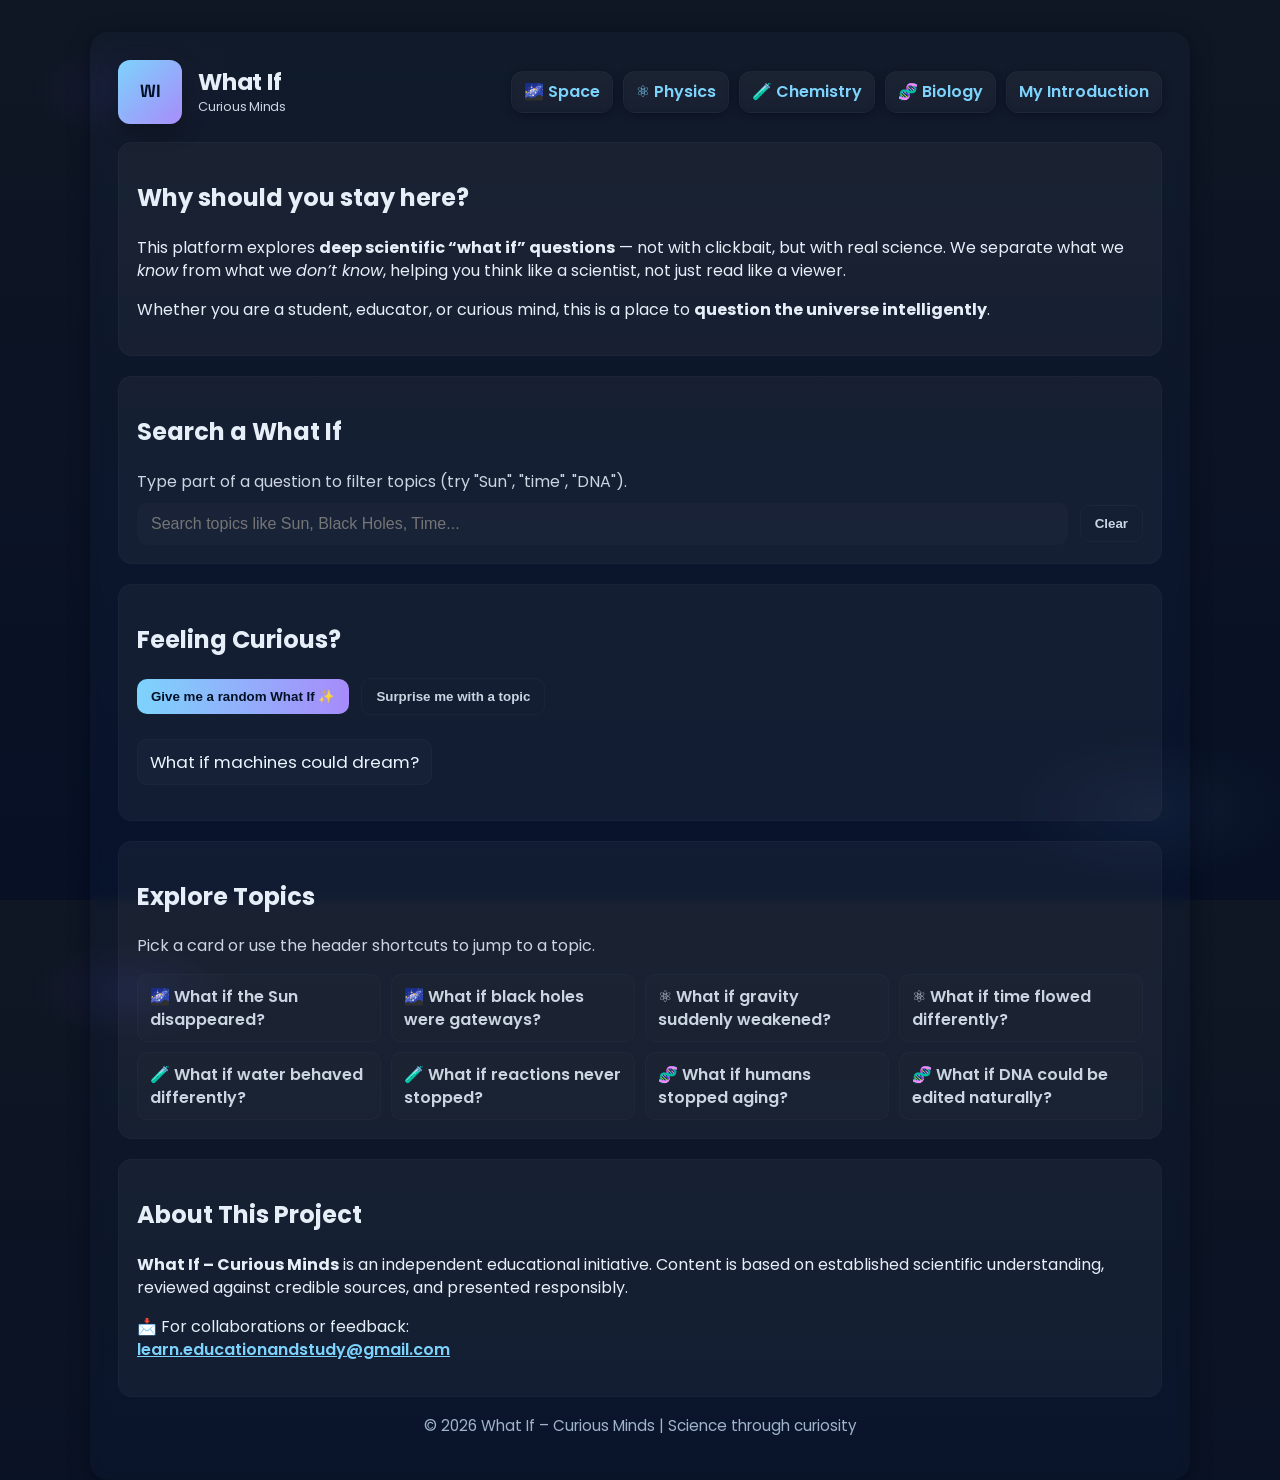
==== index.html @ 46978cf0 "Add link to 'My Introduction' in index.html" ====
<!doctype html>
<html lang="en">
<head>
  <meta charset="utf-8" />
  <meta name="viewport" content="width=device-width,initial-scale=1" />
  <title>What If – Curious Minds</title>
  <meta name="description" content="What If – Curious Minds: exploring deep 'what if' scientific questions responsibly for students, educators, and curious minds." />
  <link rel="canonical" href="https://learneducationandstudy-prog.github.io/What-If/" />

  <!-- Social / OpenGraph -->
  <meta property="og:title" content="What If – Curious Minds" />
  <meta property="og:description" content="Exploring deep 'what if' scientific questions responsibly." />
  <meta property="og:type" content="website" />
  <meta property="og:url" content="https://learneducationandstudy-prog.github.io/What-If/" />

  <!-- Google Fonts (optional, fun typographic feel) -->
  <link rel="preconnect" href="https://fonts.gstatic.com" crossorigin>
  <link href="https://fonts.googleapis.com/css2?family=Poppins:wght@300;400;600;700&family=Space+Grotesk:wght@400;600&display=swap" rel="stylesheet">

  <!-- Inline theme & fun styles (move to style.css if you prefer) -->
  <style>
    :root{
      --bg1: #0f1724;
      --bg2: #071025;
      --card: rgba(255,255,255,0.03);
      --glass: rgba(255,255,255,0.04);
      --accent: #7dd3fc; /* cyan */
      --accent-2: #a78bfa; /* purple */
      --muted: #cbd5e1;
      --radius: 14px;
      --max-width: 1100px;
      --shadow: 0 6px 20px rgba(2,6,23,0.6);
      color-scheme: dark;
    }

    *{box-sizing:border-box}
    html,body{height:100%}
    body{
      margin:0;
      font-family:"Poppins", system-ui, -apple-system, "Segoe UI", Roboto, "Helvetica Neue", Arial;
      background: radial-gradient(1200px 600px at 10% 10%, rgba(122, 96, 255, 0.08), transparent 8%),
                  radial-gradient(1200px 600px at 90% 90%, rgba(125,211,252,0.05), transparent 12%),
                  linear-gradient(180deg,var(--bg1),var(--bg2));
      color: #e6eef8;
      -webkit-font-smoothing:antialiased;
      -moz-osx-font-smoothing:grayscale;
      line-height:1.45;
      padding:32px 16px;
      display:flex;
      justify-content:center;
      align-items:flex-start;
    }

    .site {
      width:100%;
      max-width:var(--max-width);
      min-height:80vh;
      margin: 0 auto 32px;
      background: linear-gradient(180deg, rgba(255,255,255,0.02), rgba(255,255,255,0.01));
      border-radius:18px;
      padding:28px;
      box-shadow: var(--shadow);
      backdrop-filter: blur(6px) saturate(120%);
    }

    header.site-header{
      display:flex;
      gap:20px;
      align-items:center;
      justify-content:space-between;
      flex-wrap:wrap;
    }

    .brand {
      display:flex;
      gap:16px;
      align-items:center;
    }

    .logo {
      width:64px;
      height:64px;
      border-radius:12px;
      display:inline-grid;
      place-items:center;
      font-weight:700;
      font-family:"Space Grotesk", "Poppins", sans-serif;
      font-size:1.1rem;
      background:linear-gradient(135deg,var(--accent),var(--accent-2));
      color:#021025;
      box-shadow: 0 6px 20px rgba(0,0,0,0.35), inset 0 -3px 6px rgba(255,255,255,0.06);
    }

    h1{
      margin:0;
      font-size:1.45rem;
      line-height:1.05;
      letter-spacing:-0.01em;
    }
    h1 .sub {
      display:block;
      font-size:0.8rem;
      font-weight:400;
      color:var(--muted);
      margin-top:6px;
    }

    /* Button group placed in header */
    .button-group {
      display:flex;
      gap:10px;
      align-items:center;
      flex-wrap:wrap;
    }

    .topic-btn{
      display:inline-flex;
      align-items:center;
      gap:8px;
      padding:8px 12px;
      background: linear-gradient(180deg, rgba(255,255,255,0.03), rgba(255,255,255,0.01));
      color:var(--accent);
      border: 1px solid rgba(255,255,255,0.03);
      border-radius:12px;
      text-decoration:none;
      font-weight:600;
      transition: transform .14s ease, box-shadow .12s ease, background .14s ease;
      box-shadow: 0 2px 8px rgba(2,6,23,0.45);
      backdrop-filter: blur(4px);
    }
    .topic-btn:hover, .topic-btn:focus{
      transform: translateY(-4px);
      outline: none;
      box-shadow: 0 10px 30px rgba(0,0,0,0.6), 0 1px 0 rgba(255,255,255,0.02) inset;
      color: white;
      background: linear-gradient(90deg, rgba(125,211,252,0.1), rgba(167,139,250,0.06));
    }
    .topic-btn:focus{
      box-shadow: 0 0 0 3px rgba(125,211,252,0.09);
    }

    /* Main content layout */
    main.container{
      display:grid;
      grid-template-columns: 1fr;
      gap:20px;
      margin-top:18px;
    }

    .section-card{
      background: var(--glass);
      border-radius: var(--radius);
      padding:18px;
      border: 1px solid rgba(255,255,255,0.02);
    }

    /* Search controls */
    .search-row{
      display:flex;
      gap:12px;
      align-items:center;
      margin-top:8px;
    }
    .search-input{
      flex:1;
      padding:12px 14px;
      border-radius:10px;
      border: none;
      background: rgba(255,255,255,0.02);
      color:inherit;
      font-size:1rem;
    }
    .btn {
      padding:10px 14px;
      border-radius:10px;
      border:none;
      cursor:pointer;
      background:linear-gradient(90deg,var(--accent),var(--accent-2));
      color:#021025;
      font-weight:700;
      transition:transform .12s ease;
    }
    .btn:active{ transform: translateY(1px) }
    .btn.secondary {
      background: transparent;
      color: var(--muted);
      border: 1px solid rgba(255,255,255,0.03);
    }

    /* Topic list */
    ul#questionList{
      margin:0;
      padding:0;
      list-style:none;
      display:grid;
      grid-template-columns: repeat(auto-fit, minmax(220px, 1fr));
      gap:10px;
      margin-top:12px;
    }
    ul#questionList li{
      background: linear-gradient(180deg, rgba(255,255,255,0.015), rgba(255,255,255,0.01));
      padding:10px 12px;
      border-radius:10px;
      border:1px solid rgba(255,255,255,0.02);
    }
    ul#questionList a{
      color: var(--muted);
      text-decoration:none;
      font-weight:600;
    }
    ul#questionList a:hover, ul#questionList a:focus{
      color: white;
      text-decoration:underline;
    }

    footer{
      margin-top:18px;
      text-align:center;
      color: #9fb3c9;
      font-size:0.95rem;
    }

    .random-output{
      margin-top:12px;
      font-size:1.05rem;
      padding:10px 12px;
      border-radius:10px;
      background: rgba(255,255,255,0.02);
      display:inline-block;
      color:#eaf6ff;
      border:1px solid rgba(255,255,255,0.02);
    }

    /* Visually hidden utility */
    .visually-hidden {
      position:absolute !important;
      height:1px;width:1px;
      overflow:hidden;clip:rect(1px,1px,1px,1px);
      white-space:nowrap;border:0;padding:0;margin:-1px;
    }

    /* Responsive */
    @media (max-width:720px){
      header.site-header{ gap:12px; align-items:flex-start; }
      .logo{ width:52px; height:52px; font-size:0.95rem; }
      .button-group { width:100%; justify-content:flex-start; }
      .topic-btn { padding:8px 10px; }
      main.container{ gap:12px; }
    }

    /* Reduce motion preference */
    @media (prefers-reduced-motion: reduce){
      * { transition: none !important; animation: none !important; }
    }
  </style>
</head>
<body>
  <div class="site" role="application" aria-labelledby="site-title">

    <header class="site-header" role="banner">
      <div class="brand" aria-hidden="false">
        <div class="logo" aria-hidden="true">WI</div>
        <div>
          <h1 id="site-title">What If <span class="sub">Curious Minds</span></h1>
        </div>
      </div>

      <!-- Button group requested in header -->
      <nav class="button-group" aria-label="Explore topics">
        <a href="space.html" class="topic-btn" aria-label="Space">🌌 Space</a>
        <a href="physics.html" class="topic-btn" aria-label="Physics">⚛️ Physics</a>
        <a href="chemistry.html" class="topic-btn" aria-label="Chemistry">🧪 Chemistry</a>
        <a href="biology.html" class="topic-btn" aria-label="Biology">🧬 Biology</a>
        <a href="myself"  class="topic-btn aria-label="My Introduction">My Introduction</a>
      </nav>
    </header>

    <main class="container" role="main">
      <!-- WHY STAY HERE -->
      <section class="section-card" aria-labelledby="why-heading">
        <h2 id="why-heading">Why should you stay here?</h2>
        <p>
          This platform explores <strong>deep scientific “what if” questions</strong> —
          not with clickbait, but with real science.
          We separate what we <em>know</em> from what we <em>don’t know</em>,
          helping you think like a scientist, not just read like a viewer.
        </p>
        <p>
          Whether you are a student, educator, or curious mind,
          this is a place to <strong>question the universe intelligently</strong>.
        </p>
      </section>

      <!-- SEARCH -->
      <section class="section-card" aria-labelledby="search-heading">
        <h2 id="search-heading">Search a What If</h2>
        <p style="color:var(--muted); margin:6px 0 0;">Type part of a question to filter topics (try "Sun", "time", "DNA").</p>
        <div class="search-row" style="margin-top:10px;">
          <label for="searchInput" class="visually-hidden">Search topics</label>
          <input id="searchInput" class="search-input" type="search" placeholder="Search topics like Sun, Black Holes, Time..." aria-controls="questionList" />
          <button id="clearBtn" class="btn secondary" type="button" aria-label="Clear search">Clear</button>
        </div>
      </section>

      <!-- RANDOM QUESTION -->
      <section class="section-card" aria-labelledby="random-heading">
        <h2 id="random-heading">Feeling Curious?</h2>
        <div style="display:flex; gap:12px; align-items:center; flex-wrap:wrap; margin-top:8px;">
          <button id="randomBtn" class="btn" type="button">Give me a random What If ✨</button>
          <button id="surpriseBtn" class="btn secondary" type="button">Surprise me with a topic</button>
        </div>
        <div id="randomWrap" style="margin-top:12px;">
          <p id="randomQuestion" class="random-output" aria-live="polite" aria-atomic="true">Press the button to spark curiosity!</p>
        </div>
      </section>

      <!-- TOPICS -->
      <section class="section-card" aria-labelledby="topics-heading">
        <h2 id="topics-heading">Explore Topics</h2>

        <!-- Optional friendly intro -->
        <p style="color:var(--muted); margin-top:6px;">Pick a card or use the header shortcuts to jump to a topic.</p>

        <ul id="questionList" aria-live="polite">
          <li><a href="space.html">🌌 What if the Sun disappeared?</a></li>
          <li><a href="space.html">🌌 What if black holes were gateways?</a></li>
          <li><a href="physics.html">⚛️ What if gravity suddenly weakened?</a></li>
          <li><a href="physics.html">⚛️ What if time flowed differently?</a></li>
          <li><a href="chemistry.html">🧪 What if water behaved differently?</a></li>
          <li><a href="chemistry.html">🧪 What if reactions never stopped?</a></li>
          <li><a href="biology.html">🧬 What if humans stopped aging?</a></li>
          <li><a href="biology.html">🧬 What if DNA could be edited naturally?</a></li>
        </ul>
      </section>

      <!-- ABOUT -->
      <section class="section-card" aria-labelledby="about-heading">
        <h2 id="about-heading">About This Project</h2>
        <p>
          <strong>What If – Curious Minds</strong> is an independent educational initiative.
          Content is based on established scientific understanding,
          reviewed against credible sources, and presented responsibly.
        </p>
        <p style="margin-top:8px;">
          📩 For collaborations or feedback:
          <br />
          <a href="mailto:learn.educationandstudy@gmail.com" style="color:var(--accent); font-weight:600;">learn.educationandstudy@gmail.com</a>
        </p>
      </section>
    </main>

    <footer role="contentinfo">
      <p>© <span id="year">2026</span> What If – Curious Minds | Science through curiosity</p>
    </footer>
  </div>

  <noscript>
    <div style="max-width:var(--max-width); margin:18px auto; color:#ffc6c6; text-align:center;">
      JavaScript is disabled — search and random features will not work. Please enable JavaScript for full experience.
    </div>
  </noscript>

  <!-- Script: behavior (keeps things accessible & fun) -->
  <script>
    (function () {
      // Defensive DOM lookups
      const searchInput = document.getElementById('searchInput');
      const questionList = document.getElementById('questionList');
      const listItems = questionList ? Array.from(questionList.querySelectorAll('li')) : [];
      const randomBtn = document.getElementById('randomBtn');
      const surpriseBtn = document.getElementById('surpriseBtn');
      const randomQuestionEl = document.getElementById('randomQuestion');
      const clearBtn = document.getElementById('clearBtn');
      const yearEl = document.getElementById('year');

      if (yearEl) yearEl.textContent = new Date().getFullYear();

      const questions = [
        "What if the Sun disappeared?",
        "What if black holes were gateways?",
        "What if time flowed differently?",
        "What if gravity weakened?",
        "What if humans stopped aging?",
        "What if Earth had no seasons?",
        "What if light had mass?",
        "What if DNA could repair itself perfectly?",
        "What if we could breathe underwater?",
        "What if there were two moons?",
        "What if we could travel at the speed of light?",
        "What if machines could dream?"
      ];

      function pickRandom(arr){
        if(!arr || arr.length === 0) return '';
        return arr[Math.floor(Math.random() * arr.length)];
      }

      function announceRandom() {
        const q = pickRandom(questions);
        if (randomQuestionEl) randomQuestionEl.textContent = q;
      }

      function surpriseTopic() {
        // Focus the first visible topic after filtering; if none, pick random question.
        const visible = listItems.filter(li => li.style.display !== 'none');
        if (visible.length > 0) {
          const chosen = visible[Math.floor(Math.random() * visible.length)];
          // Find link and briefly highlight it for fun
          const link = chosen.querySelector('a');
          if (link) {
            link.focus();
            // small highlight animation
            chosen.style.transition = 'box-shadow .28s ease, transform .18s ease';
            chosen.style.boxShadow = '0 8px 30px rgba(0,0,0,0.6)';
            chosen.style.transform = 'translateY(-4px)';
            setTimeout(() => {
              chosen.style.boxShadow = '';
              chosen.style.transform = '';
            }, 700);
          }
        } else {
          // fallback to random question
          announceRandom();
        }
      }

      function searchQuestions() {
        const input = (searchInput && searchInput.value || '').trim().toLowerCase();
        if (!listItems.length) return;
        listItems.forEach(li => {
          const text = (li.textContent || li.innerText || '').toLowerCase();
          li.style.display = text.includes(input) ? '' : 'none';
        });
      }

      // Events
      if (randomBtn) randomBtn.addEventListener('click', announceRandom);
      if (surpriseBtn) surpriseBtn.addEventListener('click', surpriseTopic);
      if (searchInput) {
        searchInput.addEventListener('input', searchQuestions);
        searchInput.addEventListener('keydown', (e) => {
          if (e.key === 'Enter') {
            // focus first visible link
            const visible = listItems.find(li => li.style.display !== 'none');
            const link = visible && visible.querySelector('a');
            if (link) link.focus();
          }
        });
      }
      if (clearBtn) {
        clearBtn.addEventListener('click', () => {
          if (searchInput) { searchInput.value = ''; searchQuestions(); searchInput.focus(); }
        });
      }

      // Small delightful entrance: show a random question on load after a short delay
      setTimeout(() => {
        if (randomQuestionEl) randomQuestionEl.textContent = pickRandom(questions);
      }, 700);

    })();
  </script>

</body>
  </html>
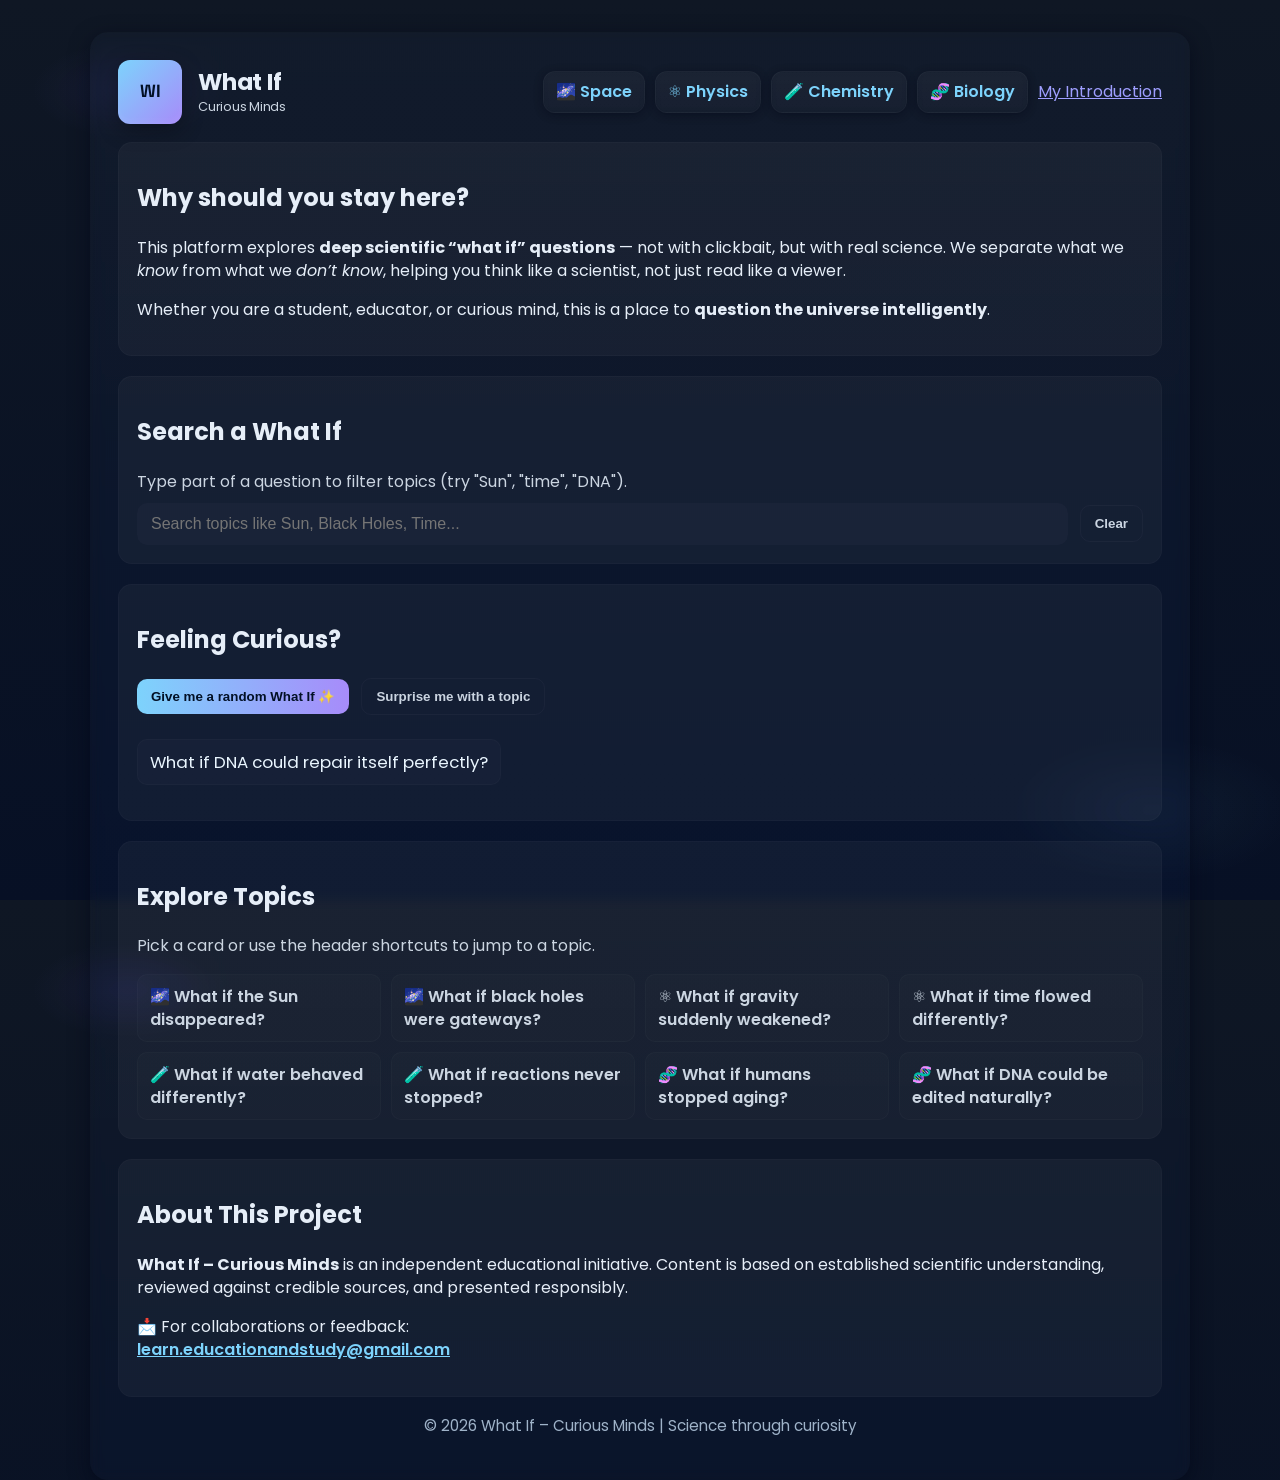
==== commit ad31f602: "Update link for My Introduction in index.html" ====
--- a/index.html
+++ b/index.html
@@ -271,7 +271,7 @@
         <a href="physics.html" class="topic-btn" aria-label="Physics">⚛️ Physics</a>
         <a href="chemistry.html" class="topic-btn" aria-label="Chemistry">🧪 Chemistry</a>
         <a href="biology.html" class="topic-btn" aria-label="Biology">🧬 Biology</a>
-        <a href="myself"  class="topic-btn aria-label="My Introduction">My Introduction</a>
+       <a href="intro.html">My Introduction</a>
       </nav>
     </header>
 
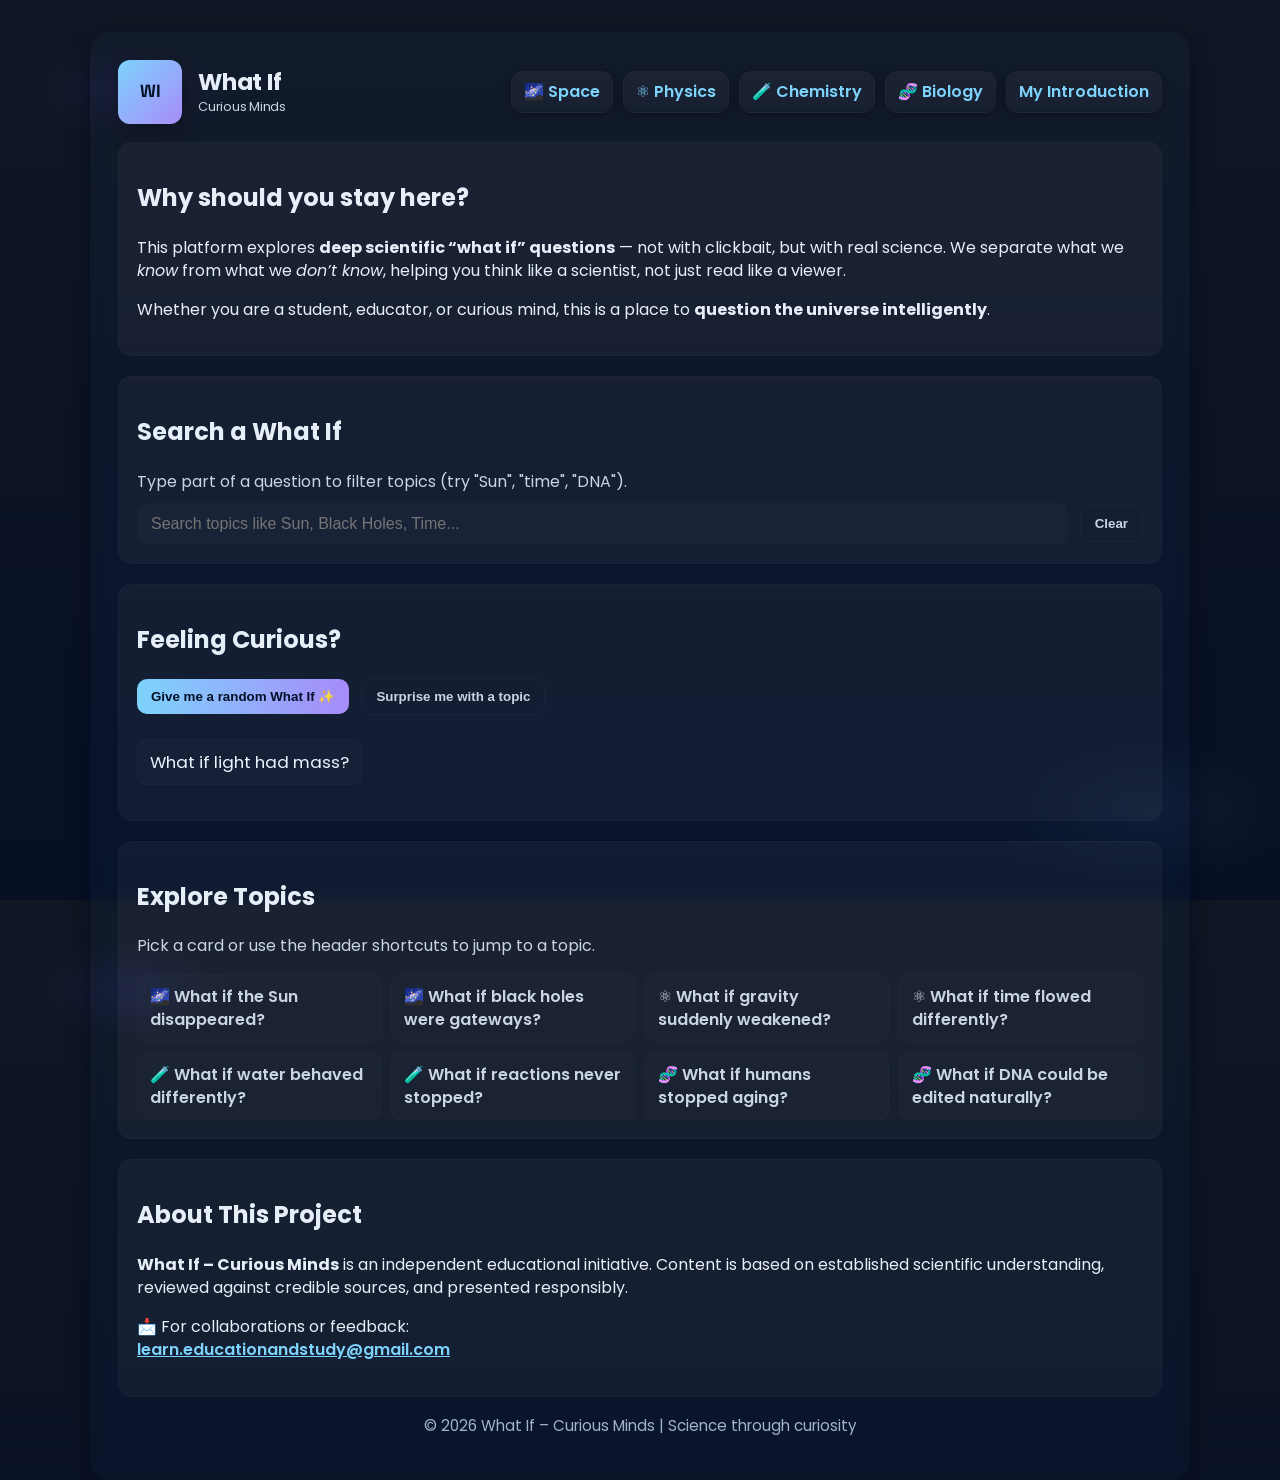
==== commit a6472e62: "Add class and aria-label to introduction link" ====
--- a/index.html
+++ b/index.html
@@ -271,7 +271,7 @@
         <a href="physics.html" class="topic-btn" aria-label="Physics">⚛️ Physics</a>
         <a href="chemistry.html" class="topic-btn" aria-label="Chemistry">🧪 Chemistry</a>
         <a href="biology.html" class="topic-btn" aria-label="Biology">🧬 Biology</a>
-       <a href="intro.html">My Introduction</a>
+       <a href="intro.html" class="topic-btn" aria-label="My Introduction">My Introduction</a>
       </nav>
     </header>
 
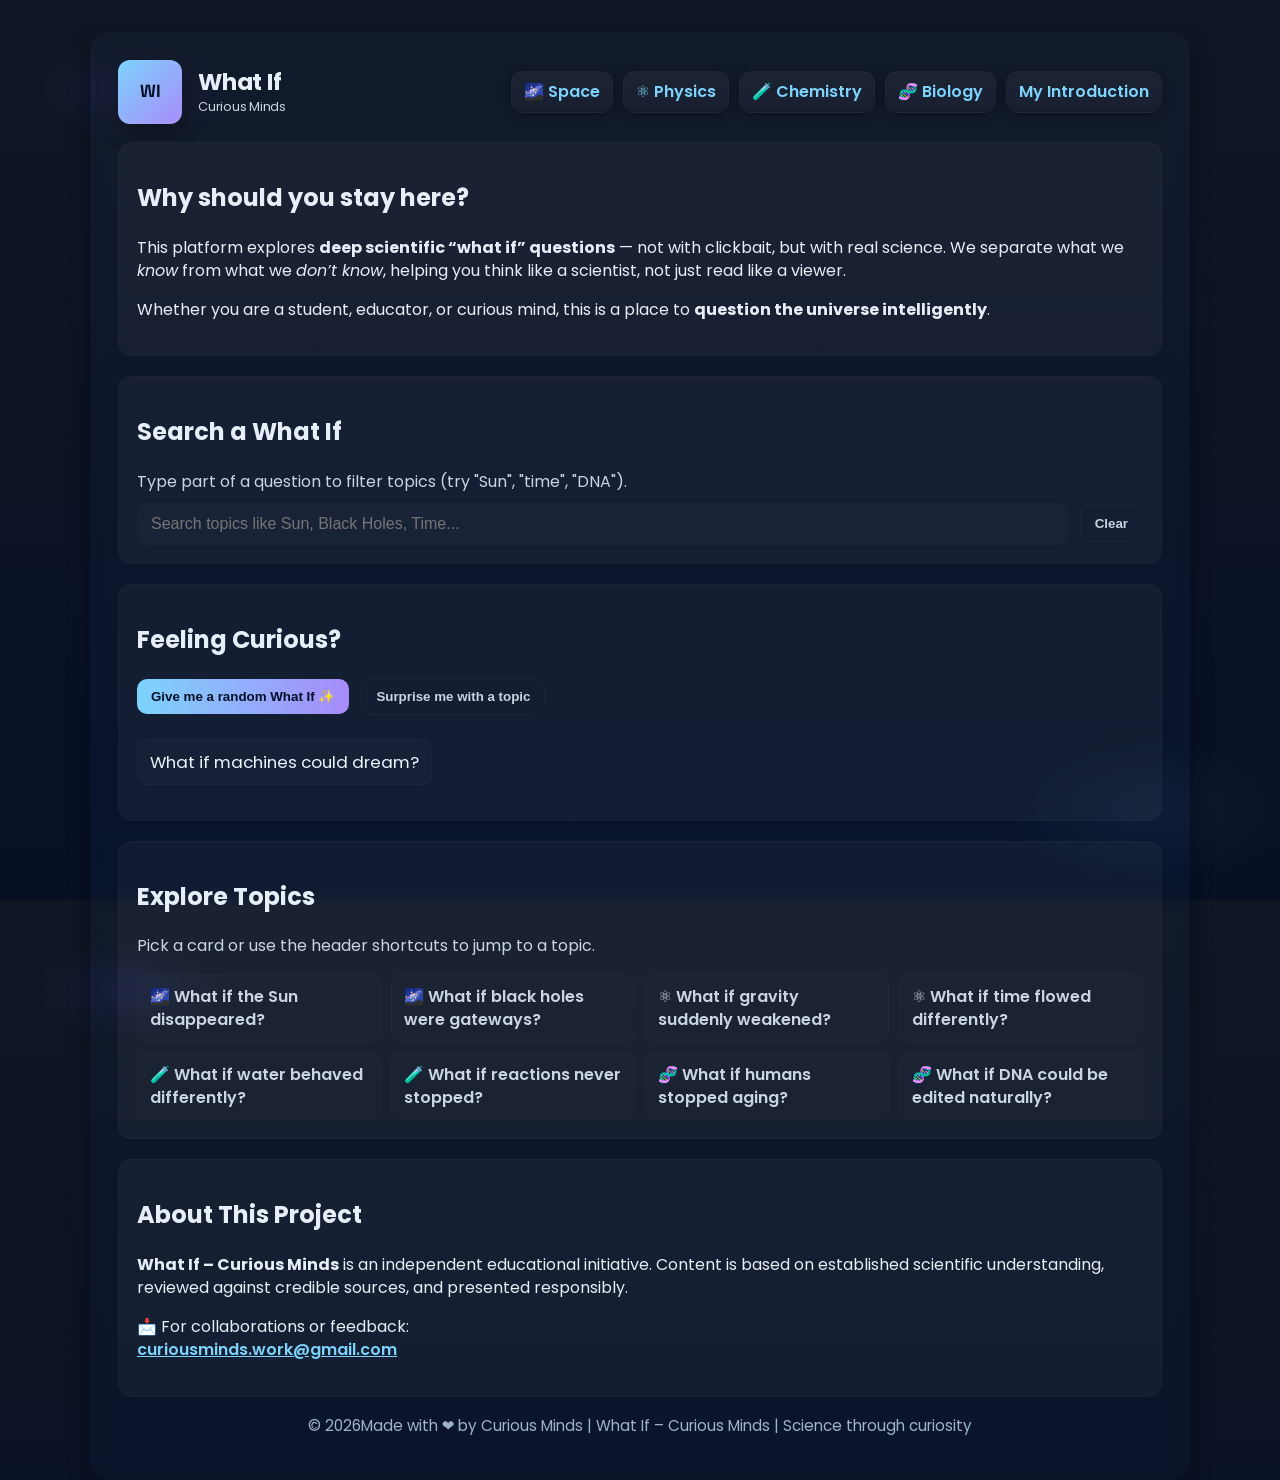
==== commit 6a1240ba: "Update contact email and footer text" ====
--- a/index.html
+++ b/index.html
@@ -344,13 +344,13 @@
         <p style="margin-top:8px;">
           📩 For collaborations or feedback:
           <br />
-          <a href="mailto:learn.educationandstudy@gmail.com" style="color:var(--accent); font-weight:600;">learn.educationandstudy@gmail.com</a>
+          <a href="mailto:curiousminds.work@gmail.com.com" style="color:var(--accent); font-weight:600;">curiousminds.work@gmail.com</a>
         </p>
       </section>
     </main>
 
     <footer role="contentinfo">
-      <p>© <span id="year">2026</span> What If – Curious Minds | Science through curiosity</p>
+      <p>© <span id="year">2026</span>Made with ❤️ by Curious Minds | What If – Curious Minds | Science through curiosity</p>
     </footer>
   </div>
 
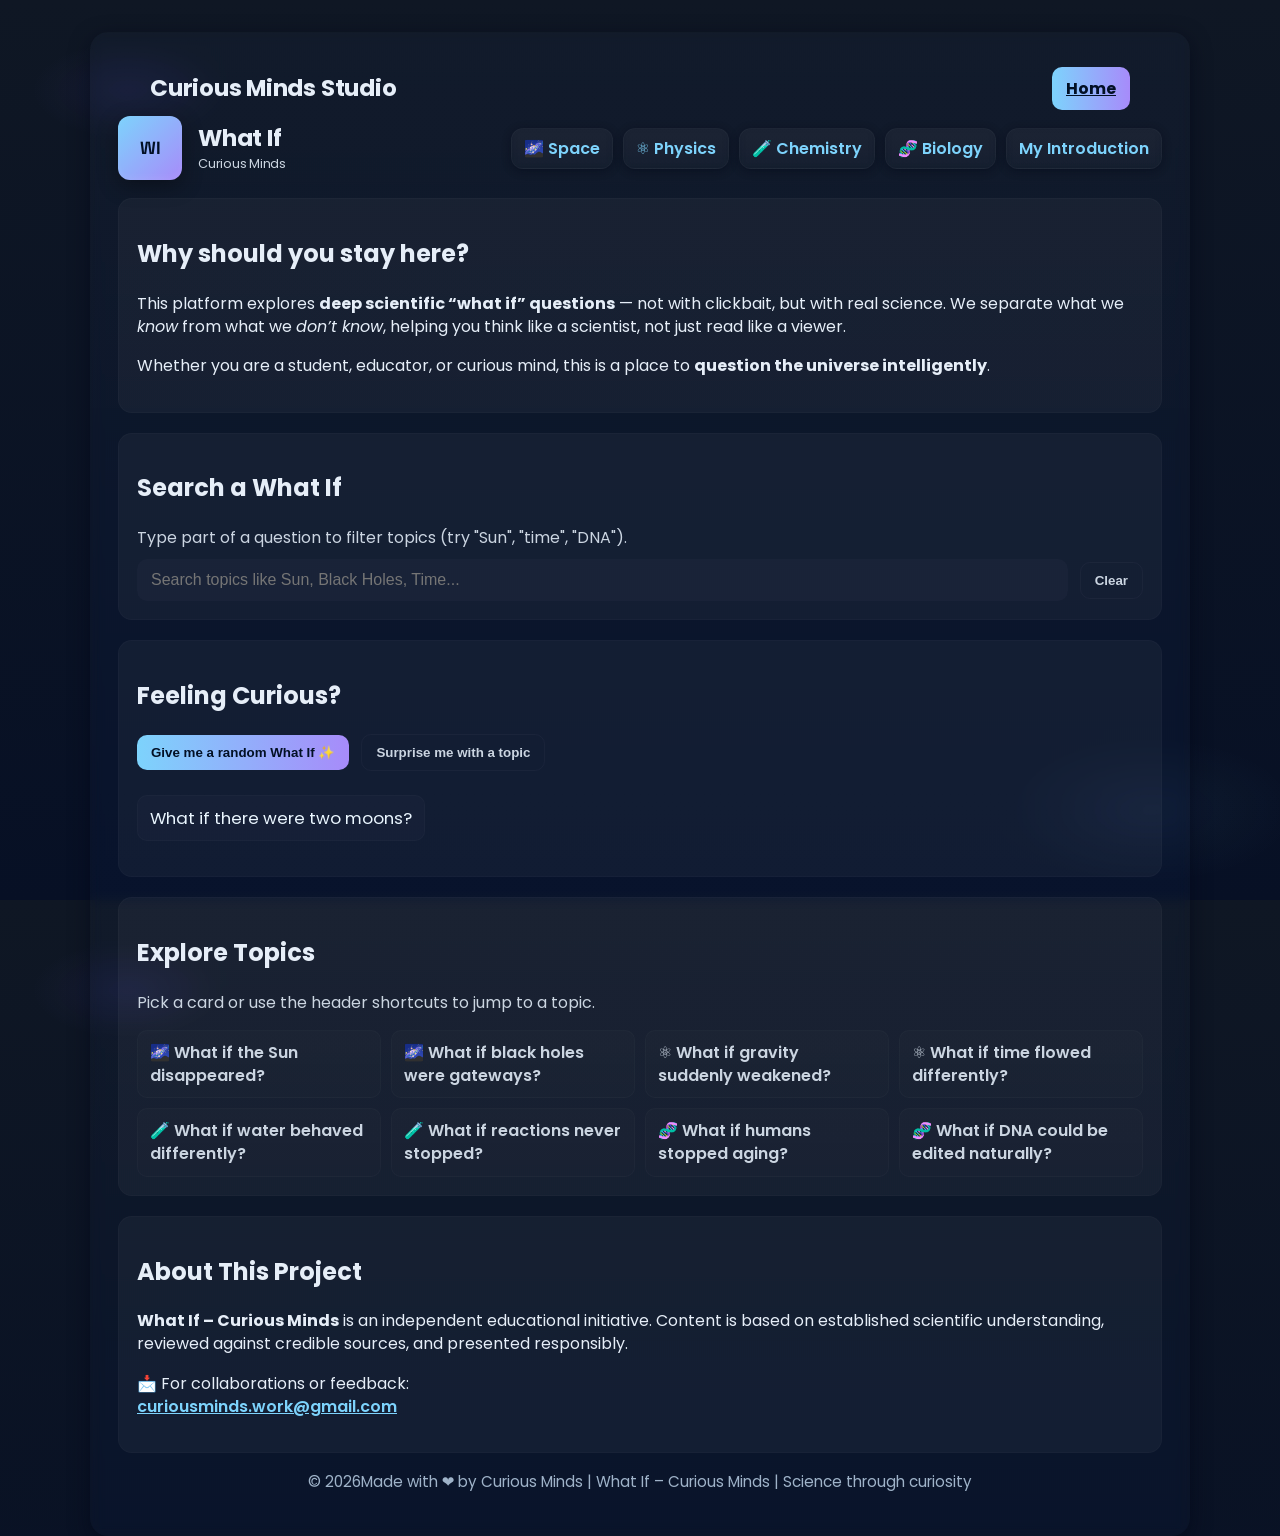
==== commit 2b442129: "Update canonical and OpenGraph URLs in index.html" ====
--- a/index.html
+++ b/index.html
@@ -5,13 +5,13 @@
   <meta name="viewport" content="width=device-width,initial-scale=1" />
   <title>What If – Curious Minds</title>
   <meta name="description" content="What If – Curious Minds: exploring deep 'what if' scientific questions responsibly for students, educators, and curious minds." />
-  <link rel="canonical" href="https://learneducationandstudy-prog.github.io/What-If/" />
+  <link rel="canonical" href="https://curiousmindsstudio/What-If/" />
 
   <!-- Social / OpenGraph -->
   <meta property="og:title" content="What If – Curious Minds" />
   <meta property="og:description" content="Exploring deep 'what if' scientific questions responsibly." />
   <meta property="og:type" content="website" />
-  <meta property="og:url" content="https://learneducationandstudy-prog.github.io/What-If/" />
+  <meta property="og:url" content="https://curiousmindsstudio/What-If/" />
 
   <!-- Google Fonts (optional, fun typographic feel) -->
   <link rel="preconnect" href="https://fonts.gstatic.com" crossorigin>
@@ -257,6 +257,15 @@
 <body>
   <div class="site" role="application" aria-labelledby="site-title">
 
+    <header style="display:flex; justify-content:space-between; align-items:center; padding:1rem 2rem;">
+
+    <h1>Curious Minds Studio</h1>
+
+    <nav>
+        <a href="https://curiousmindsstudio.github.io/Main-page/" class="btn">Home</a>
+    </nav>
+
+</header>
     <header class="site-header" role="banner">
       <div class="brand" aria-hidden="false">
         <div class="logo" aria-hidden="true">WI</div>
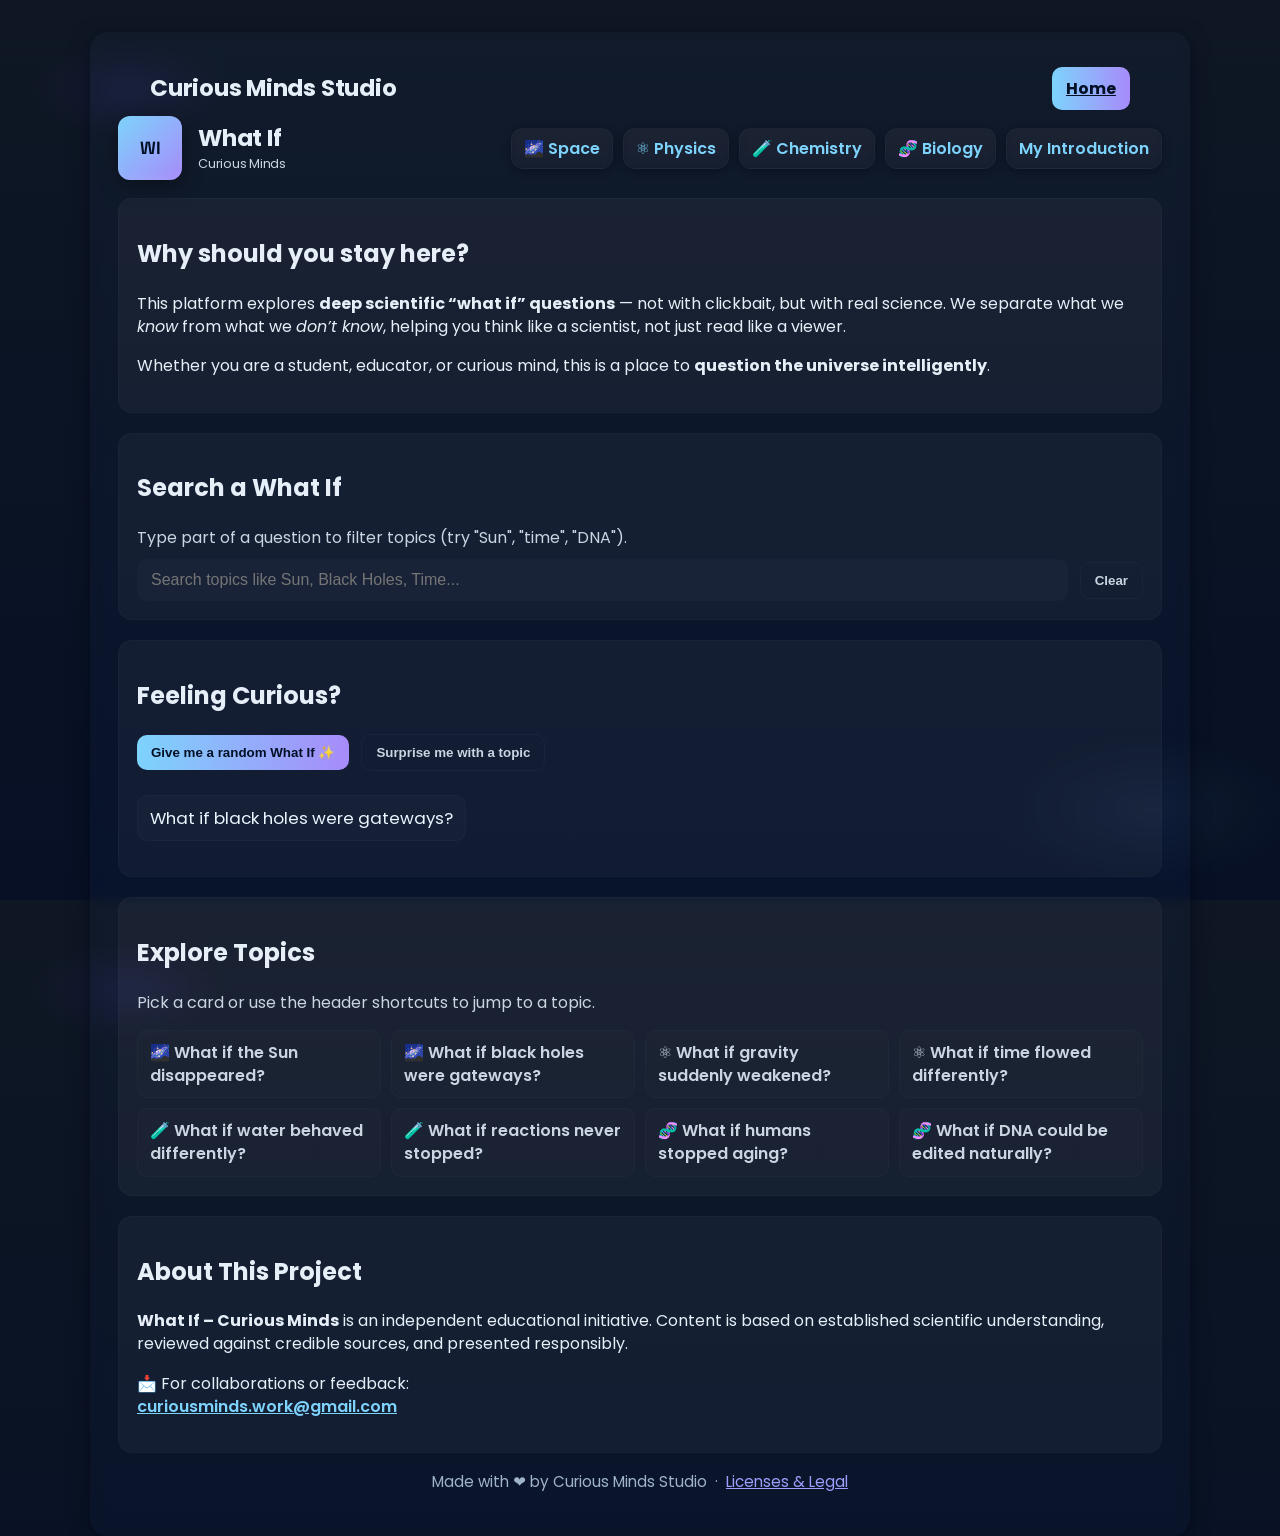
==== commit 79cb0ae9: "Revise footer section in index.html Updated footer content and styling." ====
--- a/index.html
+++ b/index.html
@@ -358,9 +358,14 @@
       </section>
     </main>
 
-    <footer role="contentinfo">
-      <p>© <span id="year">2026</span>Made with ❤️ by Curious Minds | What If – Curious Minds | Science through curiosity</p>
-    </footer>
+<footer class="page-footer">
+  <p>
+    Made with ❤️ by Curious Minds Studio
+    &nbsp;·&nbsp;
+    <a href="licenses.html">Licenses & Legal</a>
+  </p>
+</footer>
+    
   </div>
 
   <noscript>
